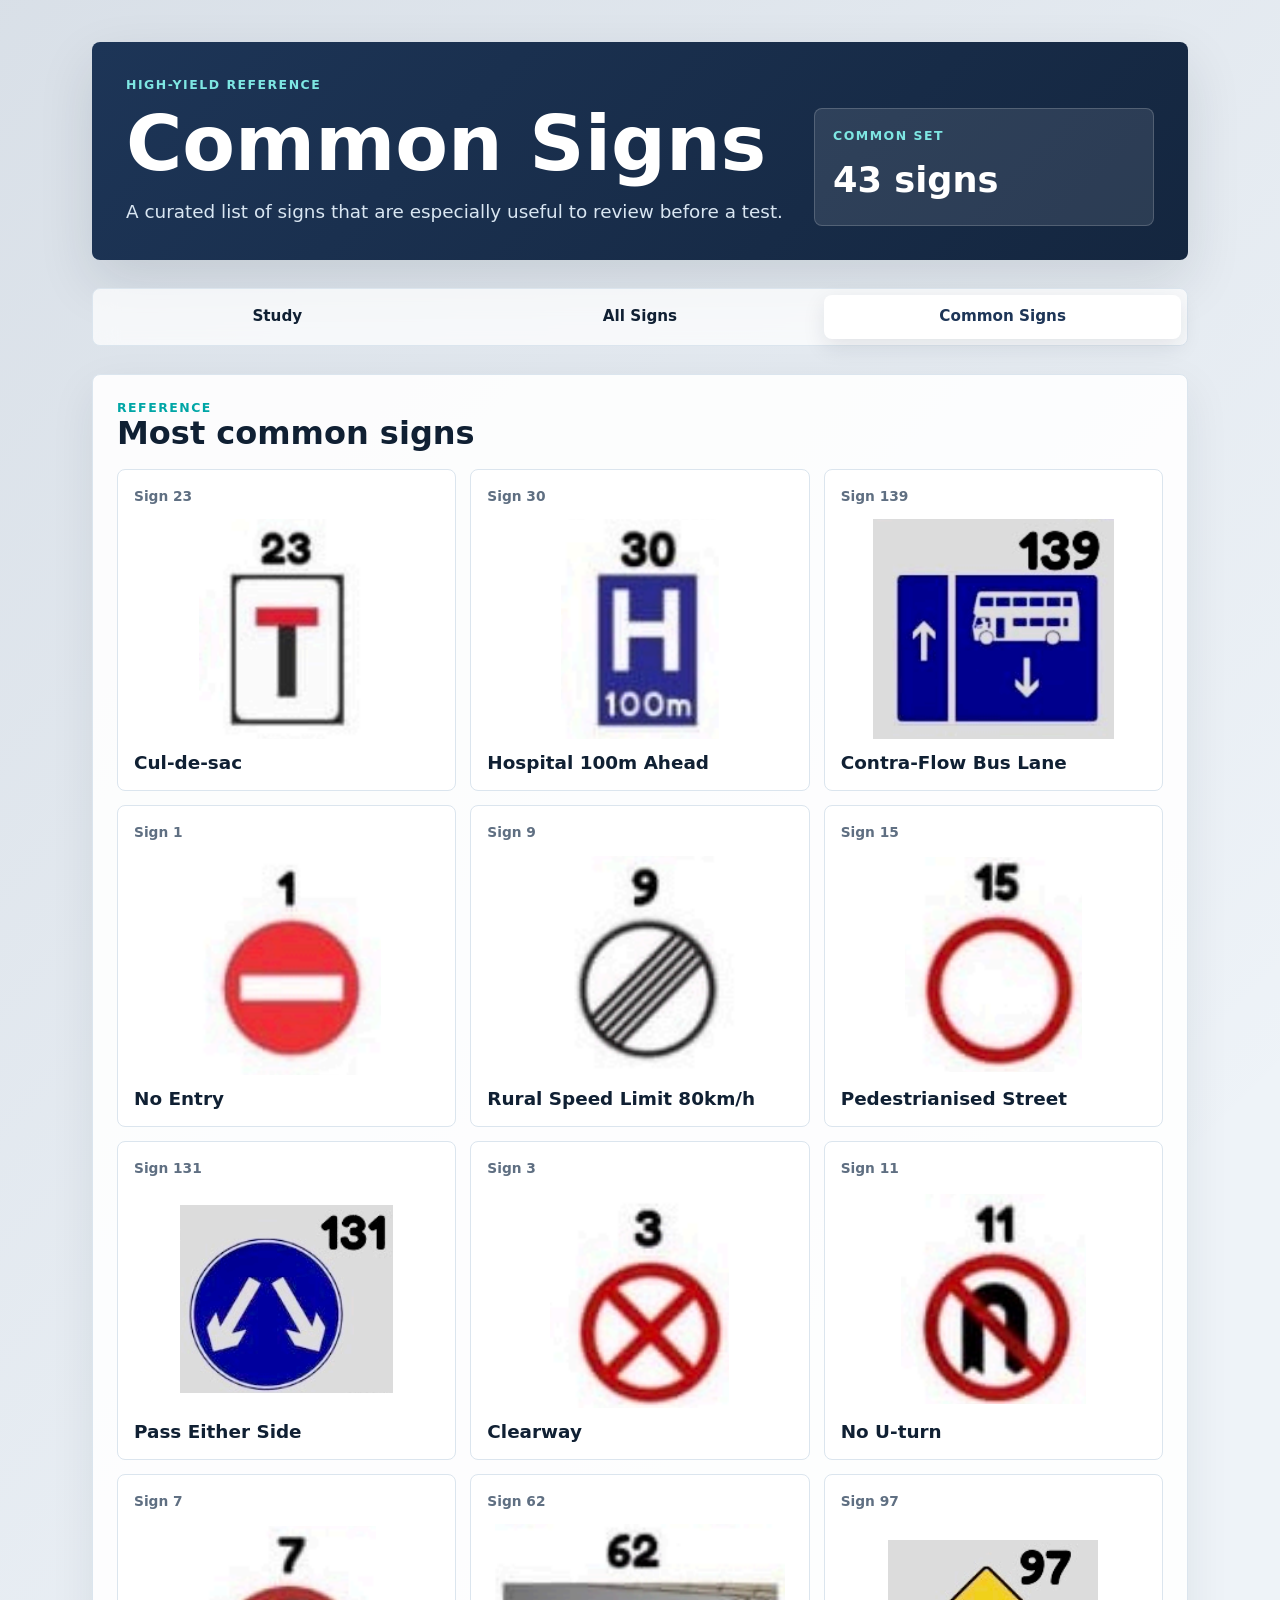
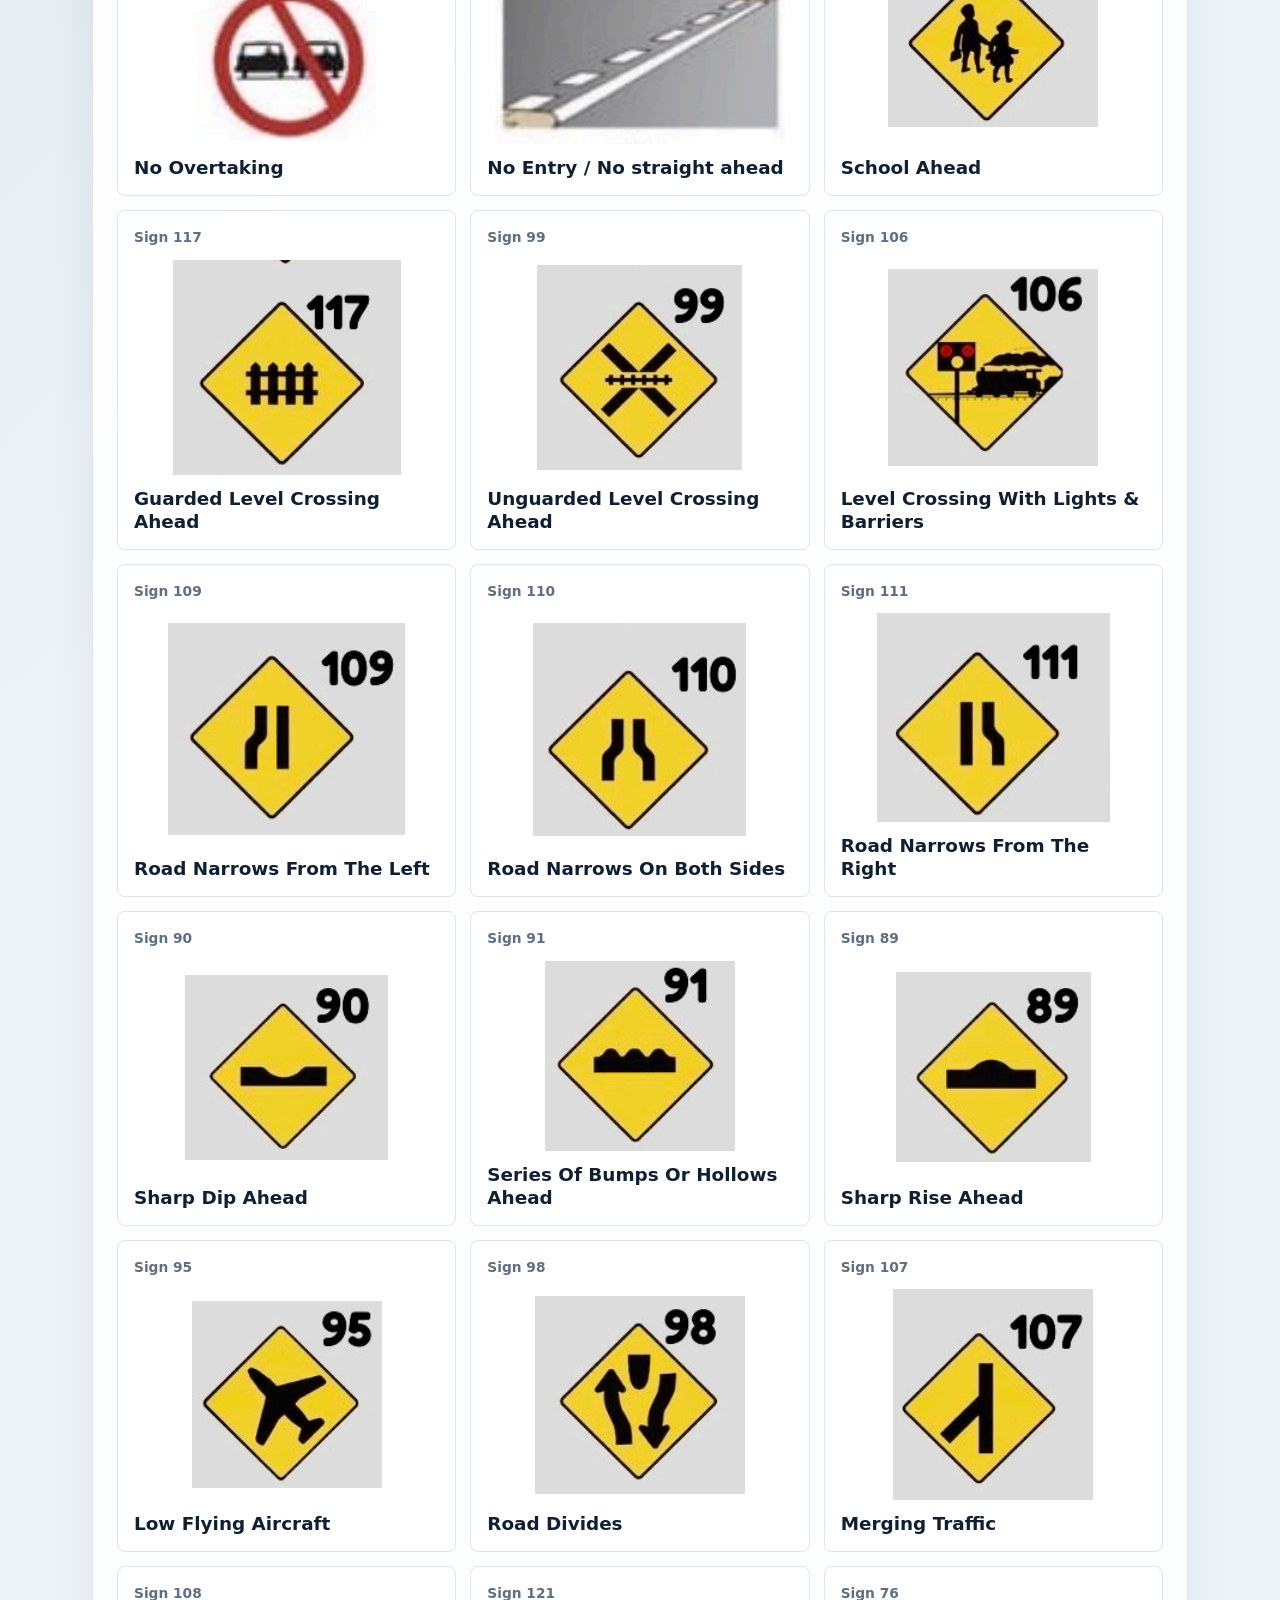
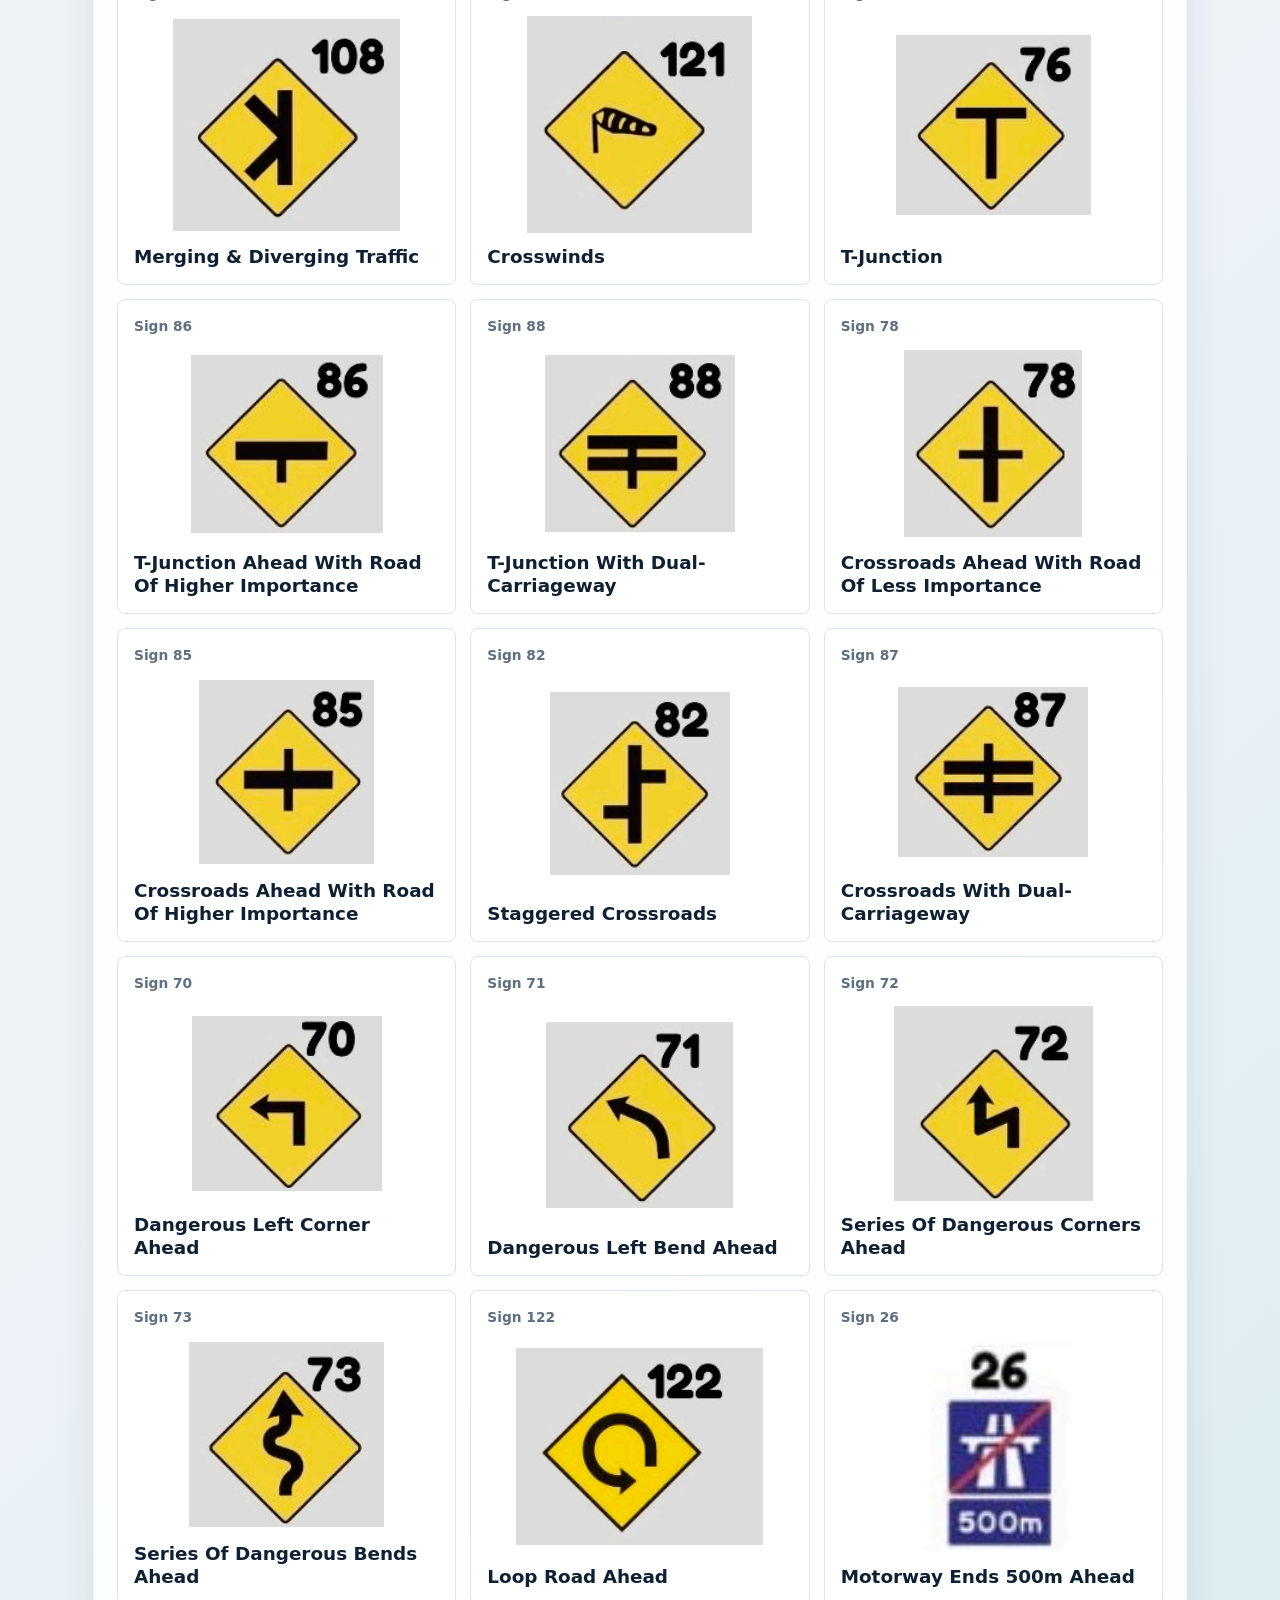
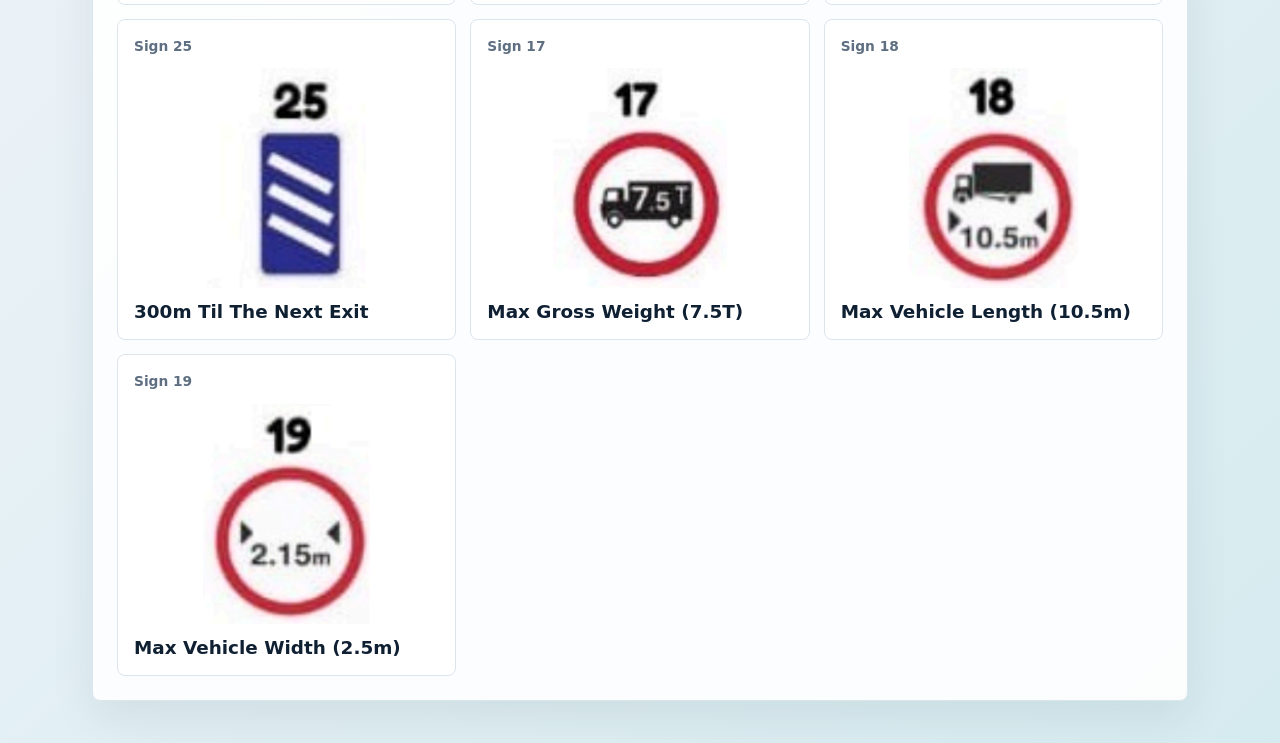
==== common.html @ 57c5ddca "Full html - study signs" ====
<!doctype html>
<html lang="en">
<head>
  <meta charset="utf-8">
  <meta name="viewport" content="width=device-width, initial-scale=1">
  <meta name="description" content="A focused reference page for the most common Irish road signs.">
  <title>Common Signs</title>
  <link rel="stylesheet" href="styles.css">
</head>
<body>
  <a class="skip-link" href="#mainContent">Skip to content</a>

  <main class="app-shell" id="mainContent">
    <header class="hero compact-hero">
      <div>
        <p class="eyebrow">High-yield reference</p>
        <h1>Common Signs</h1>
        <p class="hero-copy">A curated list of signs that are especially useful to review before a test.</p>
      </div>

      <div class="hero-stats" aria-label="Common signs count">
        <p class="stat-label">Common Set</p>
        <p class="stat-value" id="count">Loading...</p>
      </div>
    </header>

    <nav class="page-tabs" aria-label="Pages">
      <a class="tab-link" href="index.html">Study</a>
      <a class="tab-link" href="index.html#all-signs">All Signs</a>
      <a class="tab-link active" href="index.html#common-signs" aria-current="page">Common Signs</a>
    </nav>

    <section class="reference-view" aria-labelledby="commonHeading">
      <div class="section-heading">
        <div>
          <p class="eyebrow">Reference</p>
          <h2 id="commonHeading">Most common signs</h2>
        </div>
      </div>
      <div class="sign-grid featured-grid" id="commonGrid"></div>
    </section>
  </main>

  <script src="signs-data.js"></script>
  <script src="common.js" defer></script>
</body>
</html>
---- styles.css ----
:root {
  color-scheme: light;
  --bg: #eef3f8;
  --surface: #ffffff;
  --surface-soft: #f7fafc;
  --ink: #102033;
  --muted: #5f6f82;
  --line: #dbe5ee;
  --slate: #1d3557;
  --slate-strong: #14263f;
  --accent: #00a6a6;
  --accent-strong: #007f83;
  --warning: #b45309;
  --warning-strong: #8a3d07;
  --danger: #b42318;
  --focus: #f59e0b;
  --shadow: 0 22px 55px rgb(16 32 51 / 0.12);
  --radius: 8px;
}

* {
  box-sizing: border-box;
}

html {
  scroll-behavior: smooth;
}

body {
  min-height: 100svh;
  margin: 0;
  background:
    linear-gradient(135deg, rgb(29 53 87 / 0.10), transparent 35%),
    linear-gradient(315deg, rgb(0 166 166 / 0.10), transparent 35%),
    var(--bg);
  color: var(--ink);
  font-family: Inter, ui-sans-serif, system-ui, -apple-system, BlinkMacSystemFont, "Segoe UI", sans-serif;
  line-height: 1.5;
}

button,
a {
  -webkit-tap-highlight-color: transparent;
}

button {
  font: inherit;
}

button:focus-visible,
a:focus-visible {
  outline: 4px solid var(--focus);
  outline-offset: 3px;
}

[hidden] {
  display: none !important;
}

.skip-link {
  position: fixed;
  top: 12px;
  left: 12px;
  z-index: 20;
  transform: translateY(-160%);
  padding: 10px 14px;
  background: var(--slate);
  color: #ffffff;
  border-radius: var(--radius);
  font-weight: 800;
}

.skip-link:focus {
  transform: translateY(0);
}

.app-shell {
  width: min(100%, 1180px);
  margin: 0 auto;
  padding: clamp(18px, 4vw, 42px);
  display: grid;
  gap: clamp(18px, 3vw, 28px);
}

.hero {
  display: grid;
  grid-template-columns: minmax(0, 1fr);
  gap: 20px;
  padding: clamp(16px, 4vw, 34px);
  background: linear-gradient(135deg, var(--slate), var(--slate-strong));
  color: #ffffff;
  border-radius: var(--radius);
  box-shadow: var(--shadow);
}

.compact-hero {
  align-items: end;
}

.eyebrow,
.panel-kicker,
.answer-label,
.stat-label {
  margin: 0;
  color: var(--accent);
  font-size: 0.78rem;
  font-weight: 900;
  letter-spacing: 0.12em;
  text-transform: uppercase;
}

.hero .eyebrow,
.hero .stat-label {
  color: #7ee7e3;
}

h1,
h2 {
  margin: 0;
  letter-spacing: 0;
  line-height: 1.06;
}

h1 {
  max-width: 12ch;
  margin-top: 8px;
  font-size: clamp(1.9rem, 8vw, 4.8rem);
}

h2 {
  font-size: clamp(1.35rem, 3vw, 2rem);
}

.hero-copy {
  max-width: 62ch;
  margin: 14px 0 0;
  color: #d9e6f2;
  font-size: clamp(1rem, 2.2vw, 1.15rem);
}

.hero-stats {
  display: grid;
  gap: 8px;
  align-self: end;
  min-width: min(100%, 280px);
  padding: clamp(12px, 3vw, 18px);
  background: rgb(255 255 255 / 0.10);
  border: 1px solid rgb(255 255 255 / 0.18);
  border-radius: var(--radius);
}

.stat-value {
  margin: 0;
  color: #ffffff;
  font-size: clamp(1.35rem, 4vw, 2.2rem);
  font-weight: 900;
  font-variant-numeric: tabular-nums;
}

.progress-track {
  height: 10px;
  overflow: hidden;
  background: rgb(255 255 255 / 0.20);
  border-radius: 999px;
}

.progress-fill {
  display: block;
  width: 0%;
  height: 100%;
  background: linear-gradient(90deg, #7ee7e3, #f59e0b);
  border-radius: inherit;
  transition: width 240ms ease;
}

.page-tabs {
  display: grid;
  grid-template-columns: repeat(3, minmax(0, 1fr));
  gap: 6px;
  padding: 6px;
  background: rgb(255 255 255 / 0.72);
  border: 1px solid var(--line);
  border-radius: var(--radius);
  backdrop-filter: blur(12px);
}

.tab-button,
.tab-link,
.deck-button,
.primary-action,
.secondary-action,
.tricky-toggle {
  border: 0;
  border-radius: var(--radius);
  cursor: pointer;
  text-decoration: none;
  transition:
    transform 160ms ease,
    box-shadow 160ms ease,
    background-color 160ms ease,
    border-color 160ms ease,
    color 160ms ease;
}

.tab-button,
.tab-link {
  min-height: 44px;
  display: grid;
  place-items: center;
  padding: 9px 10px;
  background: transparent;
  color: var(--ink);
  font-size: 0.95rem;
  font-weight: 850;
  text-align: center;
  white-space: nowrap;
}

.tab-button[aria-pressed="true"],
.tab-link.active {
  background: var(--surface);
  color: var(--slate);
  box-shadow: 0 8px 22px rgb(16 32 51 / 0.10);
}

.tab-button:hover,
.tab-link:hover,
.deck-button:hover,
.primary-action:hover,
.secondary-action:hover,
.tricky-toggle:hover {
  transform: translateY(-1px);
}

.dashboard {
  display: grid;
  grid-template-columns: minmax(0, 1fr);
  gap: 18px;
  align-items: start;
}

.control-panel,
.study-card,
.reference-view {
  background: rgb(255 255 255 / 0.90);
  border: 1px solid var(--line);
  border-radius: var(--radius);
  box-shadow: 0 16px 45px rgb(16 32 51 / 0.08);
}

.control-panel {
  display: grid;
  gap: 18px;
  padding: clamp(18px, 3vw, 24px);
}

.deck-selector {
  display: grid;
  gap: 10px;
}

.deck-button {
  width: 100%;
  min-height: 68px;
  display: flex;
  align-items: center;
  justify-content: space-between;
  gap: 12px;
  padding: 14px;
  background: var(--surface-soft);
  color: var(--ink);
  border: 1px solid var(--line);
  text-align: left;
}

.deck-button span {
  font-weight: 900;
}

.deck-button small {
  color: var(--muted);
  font-weight: 800;
}

.deck-button[aria-pressed="true"] {
  background: #e6f8f7;
  border-color: var(--accent);
  box-shadow: 0 10px 28px rgb(0 166 166 / 0.16);
}

.panel-note {
  padding: 12px 14px;
  background: #f8fafc;
  color: var(--muted);
  border: 1px solid var(--line);
  border-radius: var(--radius);
  font-size: 0.95rem;
}

.study-card {
  display: grid;
  gap: 18px;
  padding: clamp(16px, 3vw, 22px);
}

.sign-stage {
  position: relative;
  min-height: clamp(300px, 54svh, 540px);
  display: grid;
  place-items: center;
  padding: clamp(28px, 5vw, 48px);
  background:
    linear-gradient(180deg, #ffffff, #f7fafc);
  border: 1px solid var(--line);
  border-radius: var(--radius);
  overflow: hidden;
}

.sign-image {
  display: block;
  width: auto;
  max-width: 100%;
  max-height: min(50svh, 440px);
  object-fit: contain;
  filter: drop-shadow(0 18px 28px rgb(16 32 51 / 0.16));
  opacity: 1;
  transform: scale(1);
  transition: opacity 180ms ease, transform 180ms ease;
}

.sign-image.is-changing {
  opacity: 0;
  transform: scale(0.985);
}

.tricky-toggle {
  position: absolute;
  top: 14px;
  right: 14px;
  z-index: 2;
  min-height: 36px;
  padding: 8px 12px;
  background: var(--warning);
  color: #ffffff;
  font-size: 0.86rem;
  font-weight: 900;
  box-shadow: 0 8px 20px rgb(180 83 9 / 0.20);
}

.tricky-toggle[aria-pressed="true"] {
  background: var(--warning-strong);
}

.answer-panel {
  padding: clamp(16px, 3vw, 22px);
  background: #f8fafc;
  border: 1px solid var(--line);
  border-radius: var(--radius);
  animation: revealAnswer 180ms ease both;
}

.answer-text {
  margin: 6px 0 0;
  color: var(--ink);
  font-size: clamp(1.45rem, 5vw, 2.5rem);
  font-weight: 950;
  line-height: 1.12;
  text-align: center;
}

.study-actions {
  display: grid;
  gap: 12px;
}

.primary-action,
.secondary-action {
  min-height: 56px;
  padding: 14px 22px;
  color: #ffffff;
  font-weight: 950;
}

.primary-action {
  background: var(--accent);
  box-shadow: 0 12px 26px rgb(0 166 166 / 0.24);
}

.primary-action:hover {
  background: var(--accent-strong);
}

.secondary-action {
  background: var(--slate);
  box-shadow: 0 12px 26px rgb(29 53 87 / 0.18);
}

.secondary-action:hover {
  background: var(--slate-strong);
}

.reference-view {
  display: grid;
  gap: 18px;
  padding: clamp(16px, 3vw, 24px);
}

.section-heading {
  display: flex;
  align-items: end;
  justify-content: space-between;
  gap: 14px;
}

.section-count {
  margin: 0;
  color: var(--muted);
  font-weight: 850;
  white-space: nowrap;
}

.sign-grid {
  display: grid;
  grid-template-columns: repeat(auto-fit, minmax(min(100%, 220px), 1fr));
  gap: 14px;
}

.featured-grid {
  grid-template-columns: repeat(auto-fit, minmax(min(100%, 250px), 1fr));
}

.sign-card {
  min-width: 0;
  display: grid;
  grid-template-rows: auto minmax(190px, 1fr) auto;
  gap: 12px;
  padding: 16px;
  background: var(--surface);
  border: 1px solid var(--line);
  border-radius: var(--radius);
  transition: transform 160ms ease, box-shadow 160ms ease, border-color 160ms ease;
}

.sign-card:hover {
  transform: translateY(-2px);
  border-color: #b9c9d8;
  box-shadow: 0 14px 32px rgb(16 32 51 / 0.10);
}

.sign-number {
  margin: 0;
  color: var(--muted);
  font-size: 0.86rem;
  font-weight: 900;
  font-variant-numeric: tabular-nums;
}

.gallery-image-frame {
  min-height: 190px;
  display: grid;
  place-items: center;
}

.gallery-image-frame img {
  display: block;
  width: auto;
  max-width: 100%;
  max-height: 220px;
  object-fit: contain;
}

.gallery-answer {
  margin: 0;
  align-self: end;
  color: var(--ink);
  font-size: clamp(1rem, 2.4vw, 1.15rem);
  font-weight: 900;
  line-height: 1.25;
  overflow-wrap: anywhere;
}

.image-error,
.empty-state {
  margin: 0;
  color: var(--danger);
  font-weight: 850;
  text-align: center;
}

@keyframes revealAnswer {
  from {
    opacity: 0;
    transform: translateY(6px);
  }

  to {
    opacity: 1;
    transform: translateY(0);
  }
}

@media (min-width: 760px) {
  .hero {
    grid-template-columns: minmax(0, 1fr) minmax(260px, 340px);
  }

  .study-actions {
    display: flex;
    justify-content: center;
  }

  .primary-action,
  .secondary-action {
    min-width: 190px;
  }
}

@media (max-width: 640px) {
  .app-shell {
    padding: 12px;
    gap: 14px;
  }

  .hero {
    gap: 12px;
  }

  .hero-copy {
    display: none;
  }

  .hero-stats {
    min-width: 0;
  }

  .stat-value {
    font-size: 1.35rem;
  }

  .page-tabs {
    gap: 4px;
    padding: 4px;
  }

  .tab-button,
  .tab-link {
    min-height: 40px;
    padding: 8px 4px;
    font-size: clamp(0.76rem, 3.2vw, 0.9rem);
  }
}

@media (min-width: 980px) {
  .dashboard {
    grid-template-columns: 320px minmax(0, 1fr);
  }

  .control-panel {
    position: sticky;
    top: 24px;
  }

  .sign-grid {
    grid-template-columns: repeat(auto-fit, minmax(230px, 1fr));
  }

  .featured-grid {
    grid-template-columns: repeat(auto-fit, minmax(260px, 1fr));
  }
}

@media (prefers-reduced-motion: reduce) {
  *,
  *::before,
  *::after {
    scroll-behavior: auto !important;
    transition-duration: 0.01ms !important;
    animation-duration: 0.01ms !important;
    animation-iteration-count: 1 !important;
  }
}
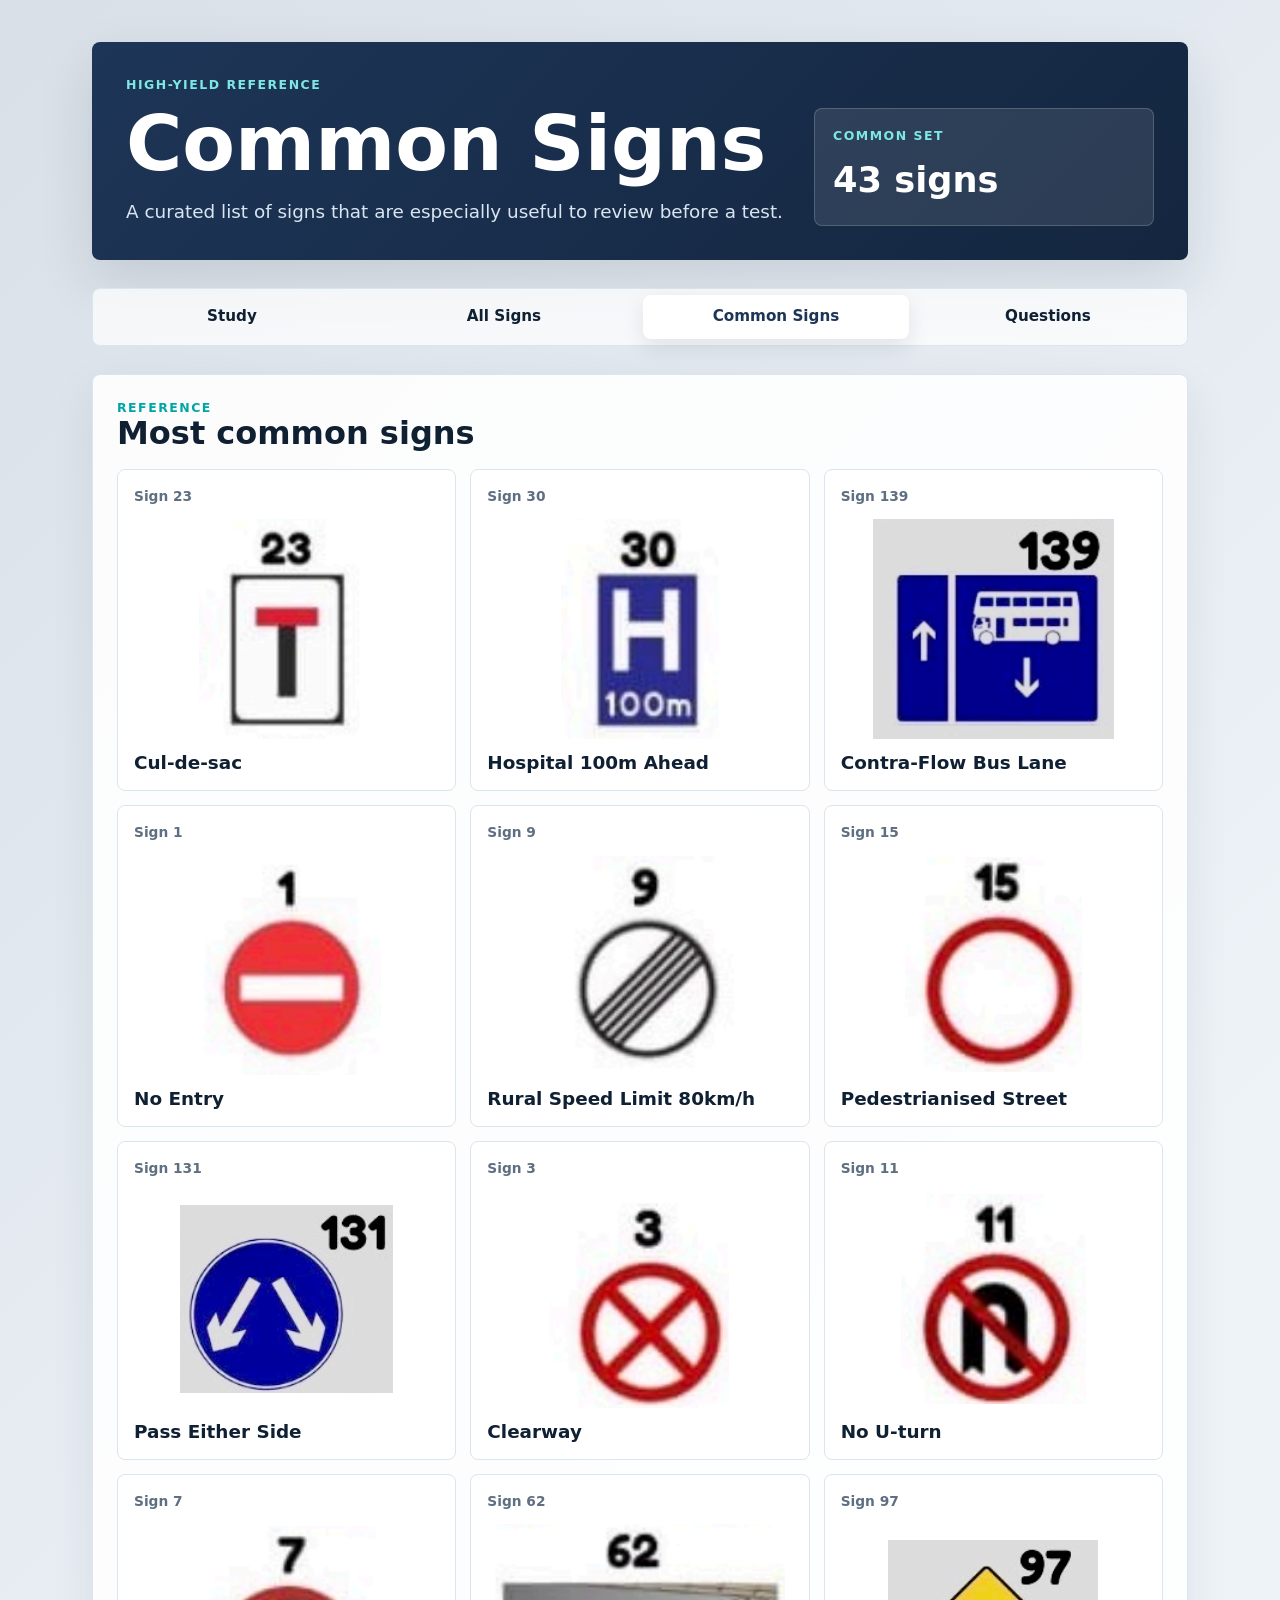
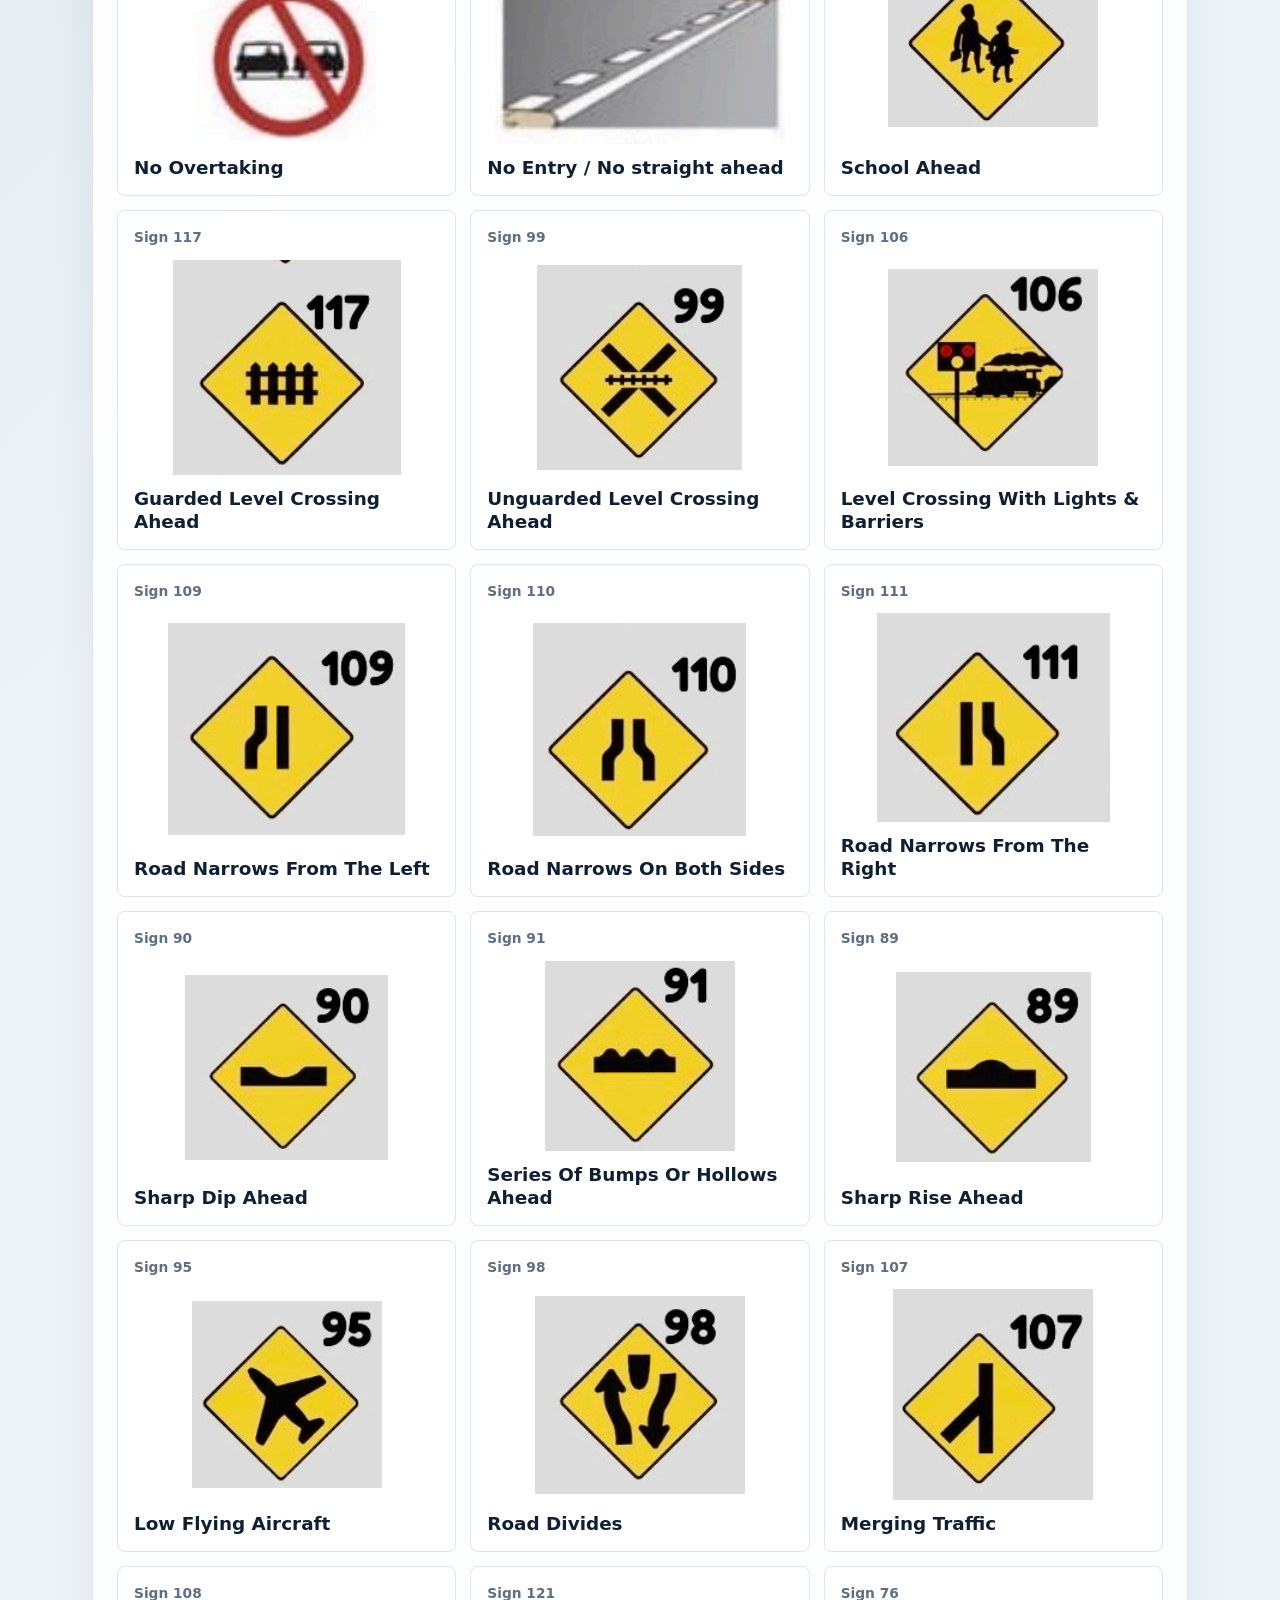
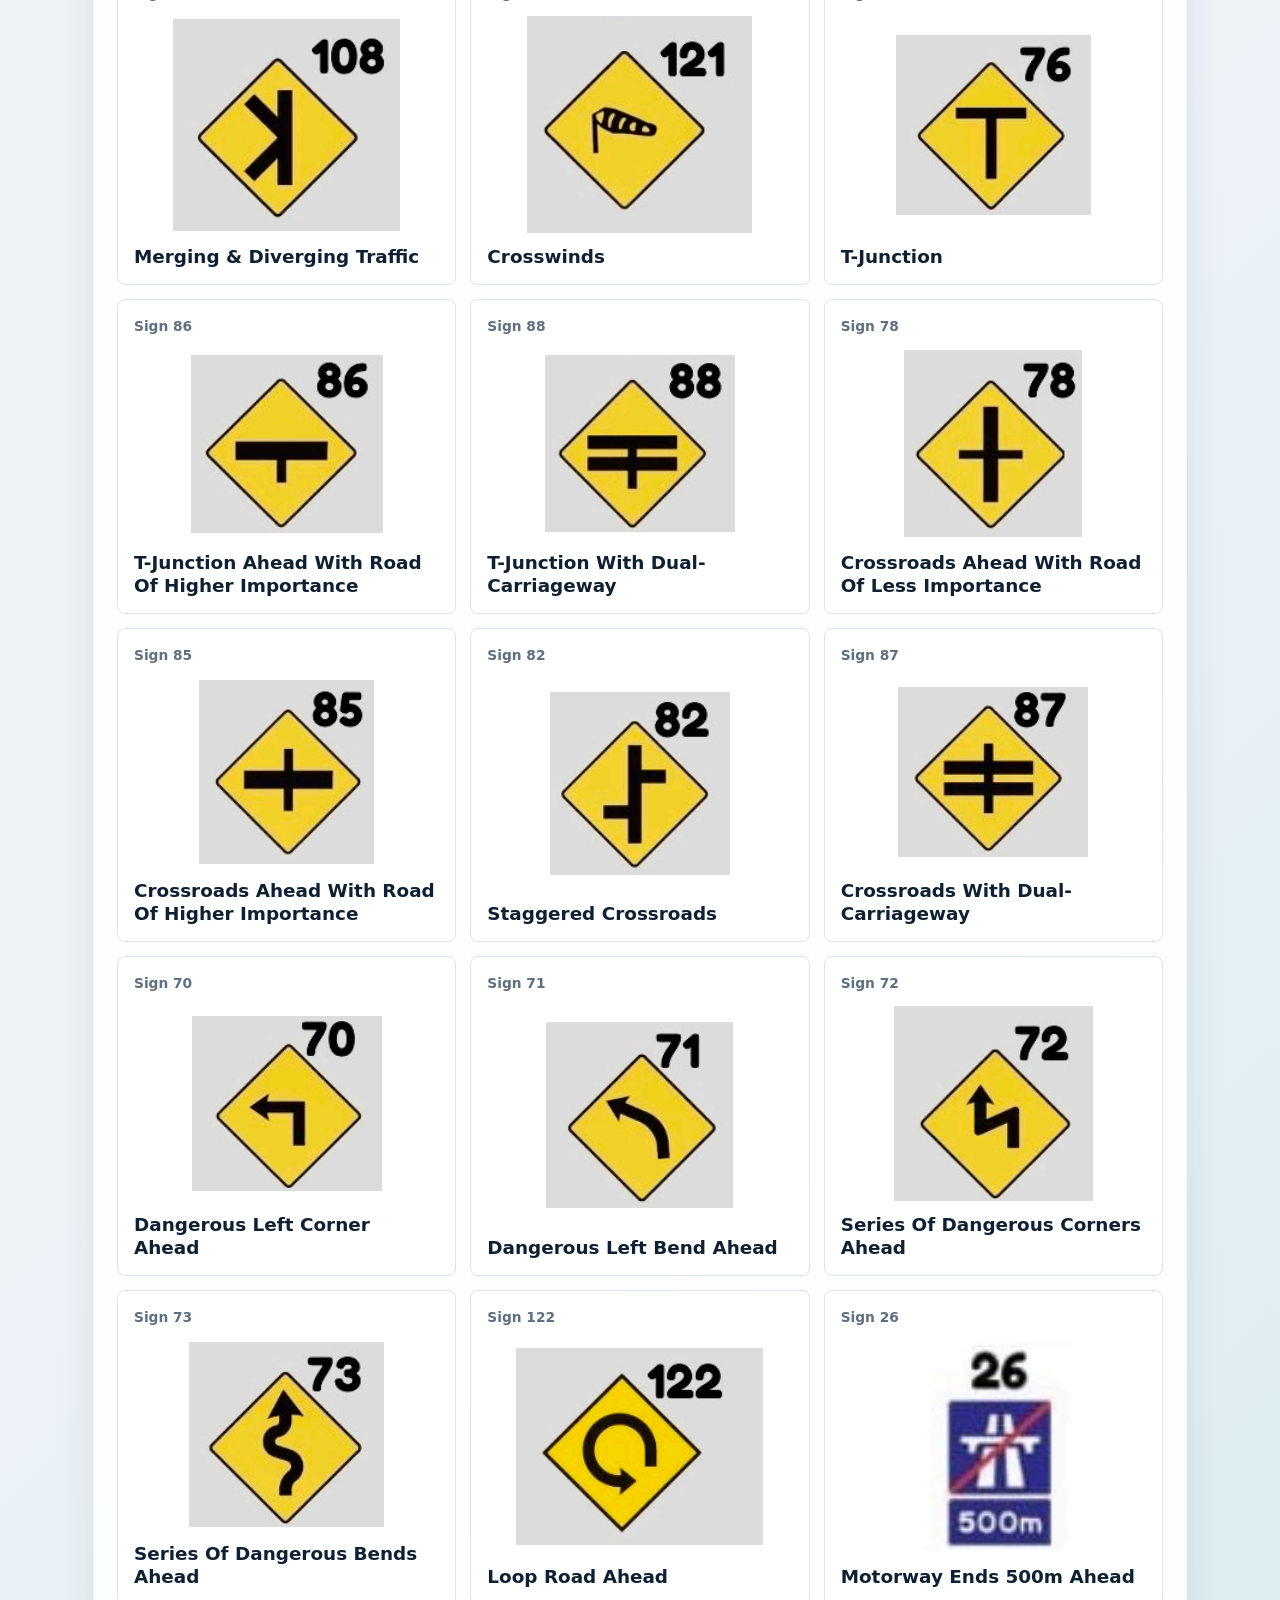
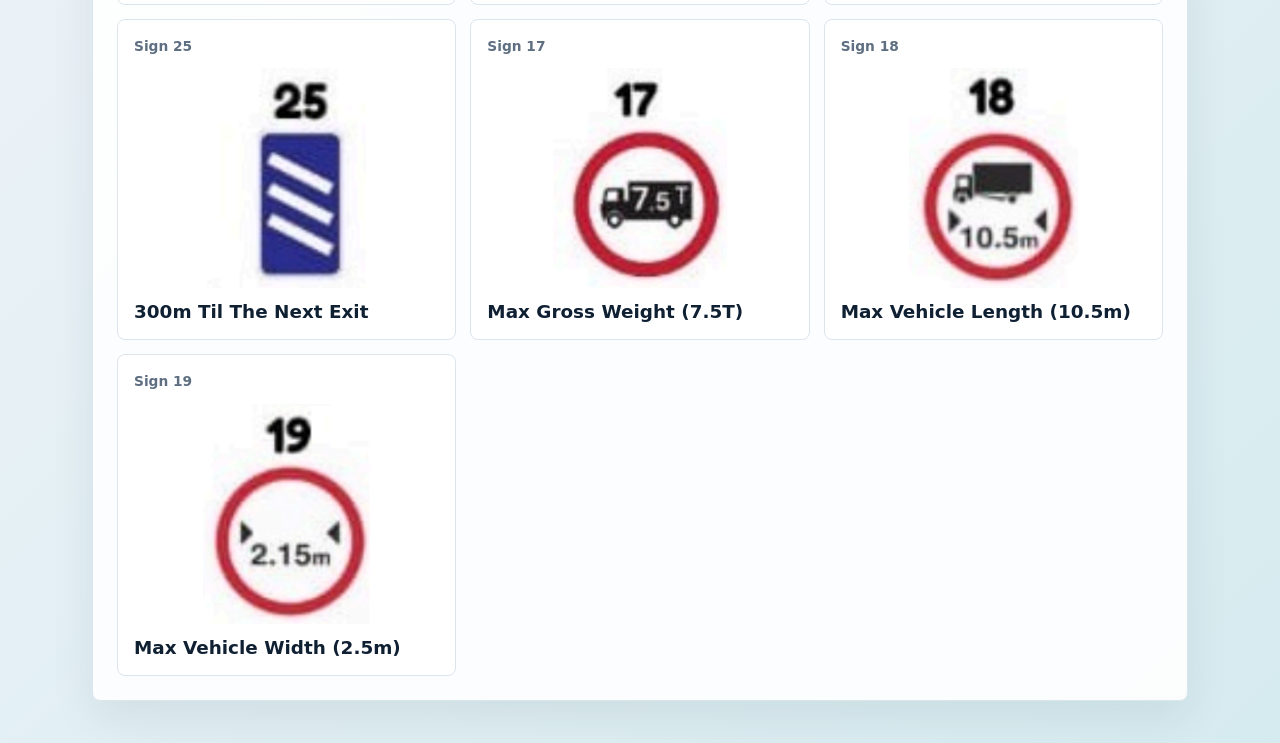
==== commit 7ec0820e: "added questions" ====
--- a/common.html
+++ b/common.html
@@ -28,6 +28,7 @@
       <a class="tab-link" href="index.html">Study</a>
       <a class="tab-link" href="index.html#all-signs">All Signs</a>
       <a class="tab-link active" href="index.html#common-signs" aria-current="page">Common Signs</a>
+      <a class="tab-link" href="questions.html">Questions</a>
     </nav>
 
     <section class="reference-view" aria-labelledby="commonHeading">
--- a/styles.css
+++ b/styles.css
@@ -18,6 +18,25 @@
   --radius: 8px;
 }
 
+body[data-theme="dark"] {
+  color-scheme: dark;
+  --bg: #08111f;
+  --surface: #121f30;
+  --surface-soft: #0d1827;
+  --ink: #eef6ff;
+  --muted: #9fb1c5;
+  --line: #26384d;
+  --slate: #0f2239;
+  --slate-strong: #091523;
+  --accent: #38d6d2;
+  --accent-strong: #15b8b7;
+  --warning: #d97706;
+  --warning-strong: #b45309;
+  --danger: #f87171;
+  --focus: #fbbf24;
+  --shadow: 0 22px 55px rgb(0 0 0 / 0.32);
+}
+
 * {
   box-sizing: border-box;
 }
@@ -36,6 +55,13 @@
   color: var(--ink);
   font-family: Inter, ui-sans-serif, system-ui, -apple-system, BlinkMacSystemFont, "Segoe UI", sans-serif;
   line-height: 1.5;
+}
+
+body[data-theme="dark"] {
+  background:
+    linear-gradient(135deg, rgb(56 214 210 / 0.11), transparent 34%),
+    linear-gradient(315deg, rgb(245 158 11 / 0.08), transparent 36%),
+    var(--bg);
 }
 
 button,
@@ -149,6 +175,25 @@
   border-radius: var(--radius);
 }
 
+.theme-toggle {
+  justify-self: end;
+  min-height: 34px;
+  border: 1px solid rgb(255 255 255 / 0.22);
+  border-radius: var(--radius);
+  padding: 7px 10px;
+  background: rgb(255 255 255 / 0.10);
+  color: #ffffff;
+  font-size: 0.82rem;
+  font-weight: 900;
+  cursor: pointer;
+  transition: background-color 160ms ease, transform 160ms ease, border-color 160ms ease;
+}
+
+.theme-toggle:hover {
+  transform: translateY(-1px);
+  background: rgb(255 255 255 / 0.16);
+}
+
 .stat-value {
   margin: 0;
   color: #ffffff;
@@ -175,13 +220,20 @@
 
 .page-tabs {
   display: grid;
-  grid-template-columns: repeat(3, minmax(0, 1fr));
+  grid-template-columns: repeat(4, minmax(0, 1fr));
   gap: 6px;
   padding: 6px;
   background: rgb(255 255 255 / 0.72);
   border: 1px solid var(--line);
   border-radius: var(--radius);
   backdrop-filter: blur(12px);
+}
+
+body[data-theme="dark"] .page-tabs,
+body[data-theme="dark"] .control-panel,
+body[data-theme="dark"] .study-card,
+body[data-theme="dark"] .reference-view {
+  background: rgb(18 31 48 / 0.92);
 }
 
 .tab-button,
@@ -221,6 +273,11 @@
   background: var(--surface);
   color: var(--slate);
   box-shadow: 0 8px 22px rgb(16 32 51 / 0.10);
+}
+
+body[data-theme="dark"] .tab-button[aria-pressed="true"],
+body[data-theme="dark"] .tab-link.active {
+  color: var(--ink);
 }
 
 .tab-button:hover,
@@ -288,6 +345,10 @@
   box-shadow: 0 10px 28px rgb(0 166 166 / 0.16);
 }
 
+body[data-theme="dark"] .deck-button[aria-pressed="true"] {
+  background: rgb(56 214 210 / 0.16);
+}
+
 .panel-note {
   padding: 12px 14px;
   background: #f8fafc;
@@ -297,6 +358,11 @@
   font-size: 0.95rem;
 }
 
+body[data-theme="dark"] .panel-note,
+body[data-theme="dark"] .answer-panel {
+  background: #0d1827;
+}
+
 .study-card {
   display: grid;
   gap: 18px;
@@ -314,6 +380,10 @@
   border: 1px solid var(--line);
   border-radius: var(--radius);
   overflow: hidden;
+}
+
+body[data-theme="dark"] .sign-stage {
+  background: linear-gradient(180deg, #17263a, #0d1827);
 }
 
 .sign-image {
@@ -368,6 +438,77 @@
   text-align: center;
 }
 
+.question-shell {
+  max-width: 860px;
+  margin: 0 auto;
+}
+
+.question-card {
+  display: grid;
+  gap: 20px;
+  padding: clamp(18px, 4vw, 30px);
+  background: rgb(255 255 255 / 0.90);
+  border: 1px solid var(--line);
+  border-radius: var(--radius);
+  box-shadow: 0 16px 45px rgb(16 32 51 / 0.08);
+}
+
+body[data-theme="dark"] .question-card {
+  background: rgb(18 31 48 / 0.92);
+}
+
+.question-panel {
+  position: relative;
+  display: grid;
+  gap: 10px;
+  padding: clamp(52px, 7vw, 64px) clamp(18px, 4vw, 28px) clamp(18px, 4vw, 28px);
+  background: linear-gradient(180deg, #ffffff, #f7fafc);
+  border: 1px solid var(--line);
+  border-radius: var(--radius);
+}
+
+body[data-theme="dark"] .question-panel {
+  background: linear-gradient(180deg, #17263a, #0d1827);
+}
+
+.question-text {
+  margin: 0;
+  color: var(--ink);
+  font-size: clamp(1.45rem, 5vw, 2.45rem);
+  font-weight: 950;
+  line-height: 1.12;
+}
+
+.question-answer {
+  display: grid;
+  gap: 10px;
+}
+
+.question-deck-selector {
+  grid-template-columns: 1fr 1fr;
+}
+
+.answer-line {
+  margin: 0;
+  color: var(--ink);
+  font-size: clamp(1.05rem, 3.2vw, 1.28rem);
+  font-weight: 750;
+  line-height: 1.38;
+}
+
+.answer-list {
+  margin: 0;
+  padding-left: 1.2rem;
+  color: var(--ink);
+  font-size: clamp(1.05rem, 3.2vw, 1.25rem);
+  font-weight: 750;
+  line-height: 1.42;
+}
+
+.answer-list li + li {
+  margin-top: 8px;
+}
+
 .study-actions {
   display: grid;
   gap: 12px;
@@ -412,6 +553,30 @@
   gap: 14px;
 }
 
+.checkbox-control {
+  display: inline-flex;
+  align-items: center;
+  gap: 8px;
+  color: var(--muted);
+  font-size: 0.92rem;
+  font-weight: 850;
+  cursor: pointer;
+}
+
+.checkbox-control input {
+  width: 18px;
+  height: 18px;
+  accent-color: var(--accent);
+}
+
+.deck-filter {
+  align-items: start;
+  padding: 12px 14px;
+  background: var(--surface-soft);
+  border: 1px solid var(--line);
+  border-radius: var(--radius);
+}
+
 .section-count {
   margin: 0;
   color: var(--muted);
@@ -533,6 +698,10 @@
     min-width: 0;
   }
 
+  .theme-toggle {
+    justify-self: start;
+  }
+
   .stat-value {
     font-size: 1.35rem;
   }
@@ -542,11 +711,16 @@
     padding: 4px;
   }
 
+  .section-heading {
+    align-items: start;
+    flex-direction: column;
+  }
+
   .tab-button,
   .tab-link {
     min-height: 40px;
-    padding: 8px 4px;
-    font-size: clamp(0.76rem, 3.2vw, 0.9rem);
+    padding: 8px 3px;
+    font-size: clamp(0.68rem, 2.8vw, 0.82rem);
   }
 }
 
